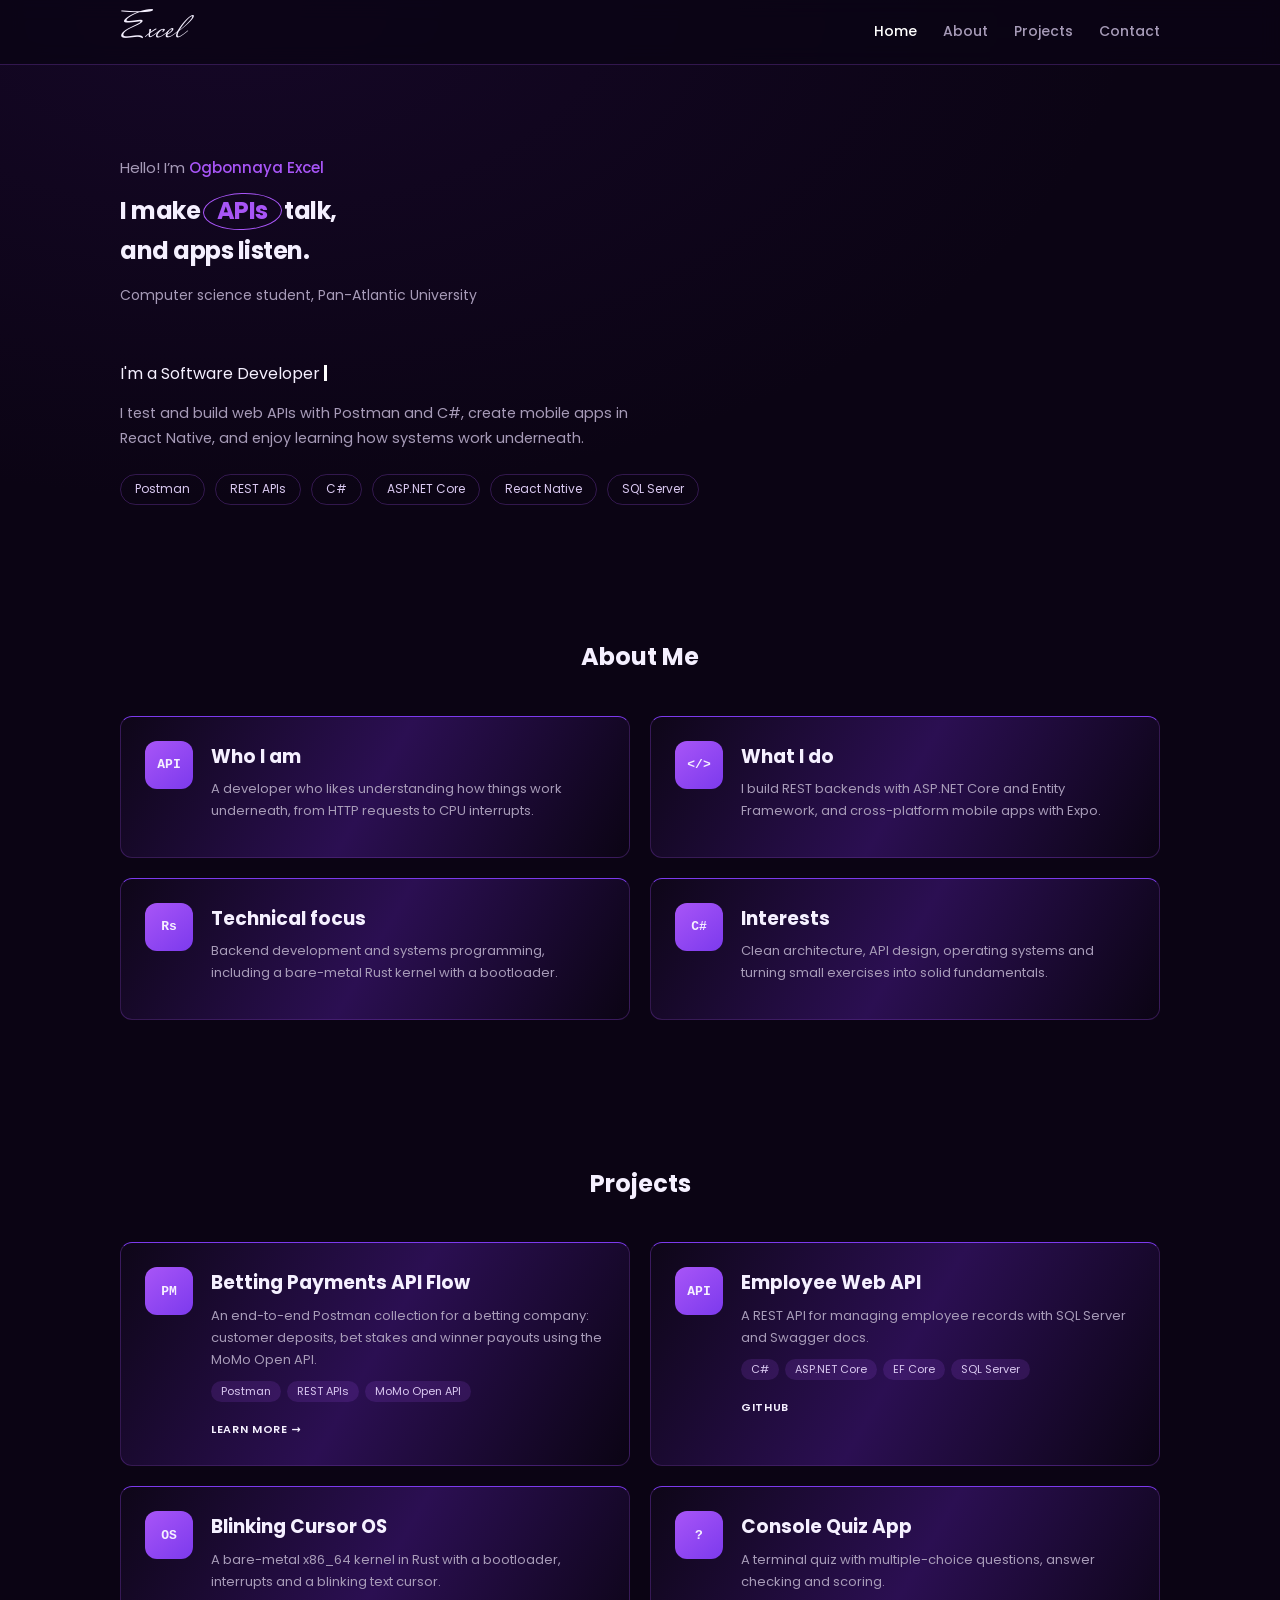
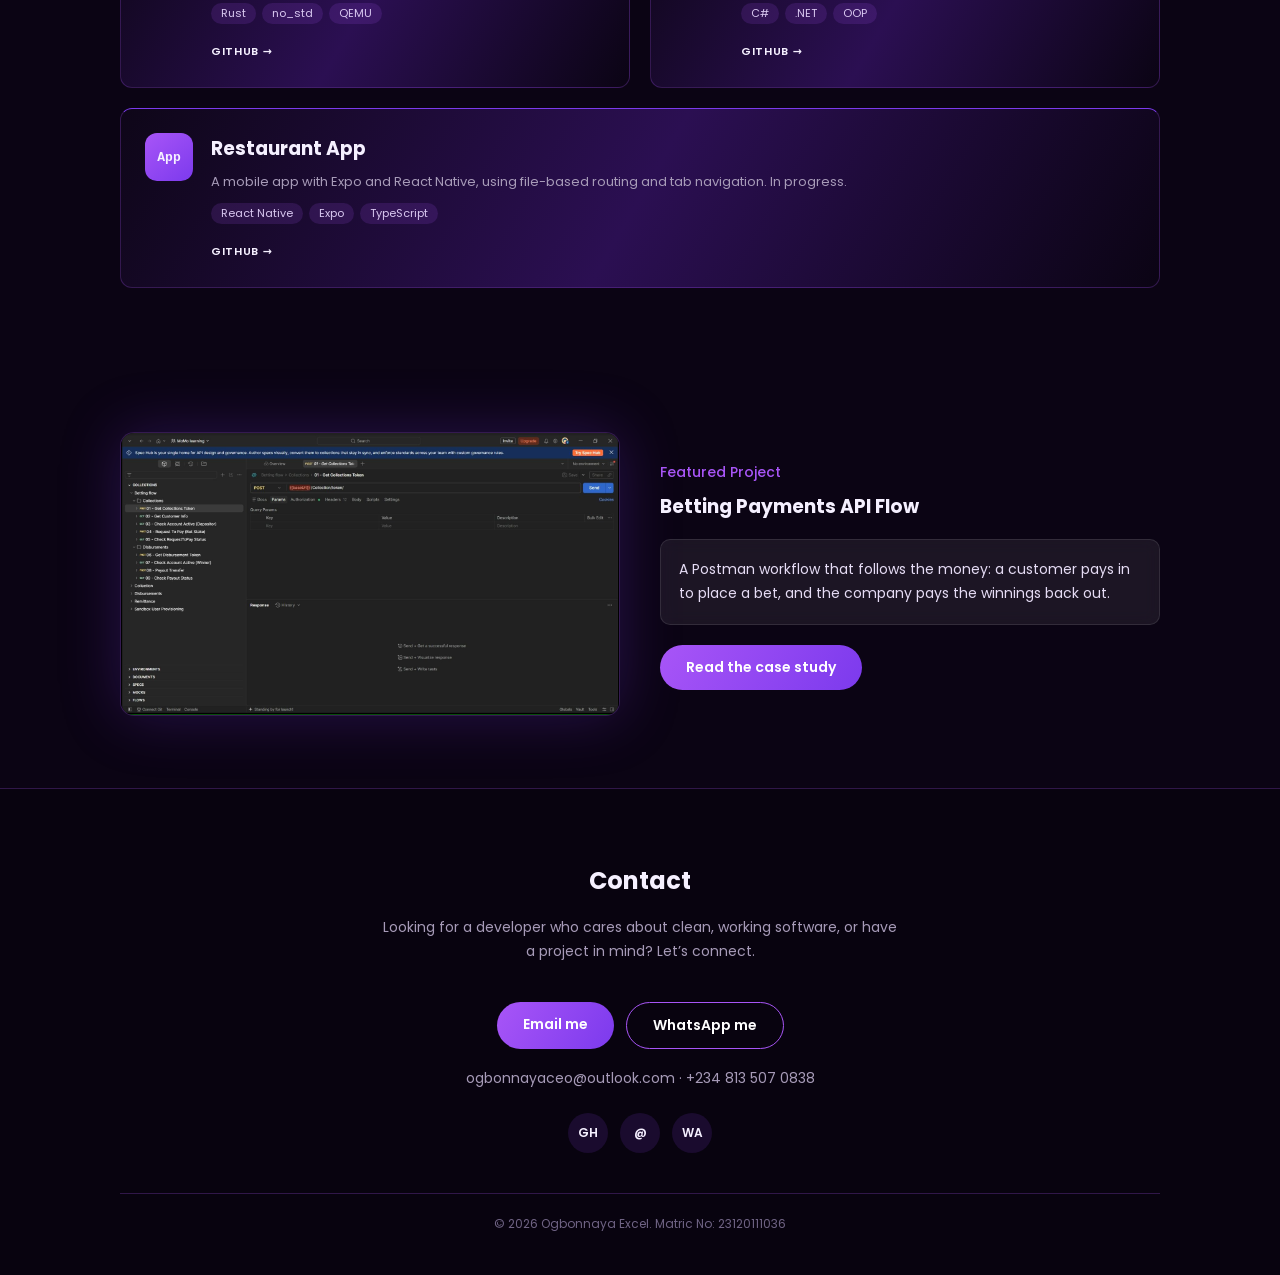
==== index.html @ f9d799e3 "profile" ====
<!doctype html><html lang="en"><head><title>Ogbonnaya Excel | Developer Portfolio</title><meta name="description" content="Portfolio of Ogbonnaya Excel: web APIs, mobile apps and systems programming."><meta charset="utf-8"><meta name="viewport" content="width=device-width,initial-scale=1"><link rel="stylesheet" href="https://fonts.googleapis.com/css2?family=Poppins:wght@400;500;600;700&family=Mrs+Saint+Delafield&display=swap"><link rel="stylesheet" href="style.css"></head><body>
<header><div class="wrap"><a class="logo" href="#top">Excel</a><nav aria-label="Main"><a href="#top">Home</a><a href="#about">About</a><a href="#projects">Projects</a><a href="#contact">Contact</a></nav></div></header>
<main id="top"><div class="wrap">
<section class="hero"><p class="hi">Hello! I&rsquo;m <b>Ogbonnaya Excel</b></p>
<h1>I make <span class="ring">APIs</span> talk,<br>and apps listen.</h1>
<p class="sub">Computer science student, Pan-Atlantic University</p>
<p class="type" id="type" aria-label="I'm a Software Developer">I'm a Software Developer</p>
<p class="bio">I test and build web APIs with Postman and C#, create mobile apps in React Native, and enjoy learning how systems work underneath.</p>
<div class="chips"><span>Postman</span><span>REST APIs</span><span>C#</span><span>ASP.NET Core</span><span>React Native</span><span>SQL Server</span></div></section>

<section id="about"><h2 class="t">About Me</h2><div class="grid">
<article class="card"><div class="ico">API</div><div><h3>Who I am</h3><p>A developer who likes understanding how things work underneath, from HTTP requests to CPU interrupts.</p></div></article>
<article class="card"><div class="ico">&lt;/&gt;</div><div><h3>What I do</h3><p>I build REST backends with ASP.NET Core and Entity Framework, and cross-platform mobile apps with Expo.</p></div></article>
<article class="card"><div class="ico">Rs</div><div><h3>Technical focus</h3><p>Backend development and systems programming, including a bare-metal Rust kernel with a bootloader.</p></div></article>
<article class="card"><div class="ico">C#</div><div><h3>Interests</h3><p>Clean architecture, API design, operating systems and turning small exercises into solid fundamentals.</p></div></article></div></section>

<section id="projects"><h2 class="t">Projects</h2><div class="grid">
<article class="card"><div class="ico">PM</div><div><h3>Betting Payments API Flow</h3><p>An end-to-end Postman collection for a betting company: customer deposits, bet stakes and winner payouts using the MoMo Open API.</p><ul class="tags"><li>Postman</li><li>REST APIs</li><li>MoMo Open API</li></ul><a class="more" href="project.html">Learn more &rarr;</a></div></article>
<article class="card"><div class="ico">API</div><div><h3>Employee Web API</h3><p>A REST API for managing employee records with SQL Server and Swagger docs.</p><ul class="tags"><li>C#</li><li>ASP.NET Core</li><li>EF Core</li><li>SQL Server</li></ul><a class="more" href="https://github.com/3xc3llence/UNITYBSD-First-Web-API-Project">GitHub</a></div></article>
<article class="card"><div class="ico">OS</div><div><h3>Blinking Cursor OS</h3><p>A bare-metal x86_64 kernel in Rust with a bootloader, interrupts and a blinking text cursor.</p><ul class="tags"><li>Rust</li><li>no_std</li><li>QEMU</li></ul><a class="more" href="https://github.com/3xc3llence/Blinking-Cursor">GitHub &rarr;</a></div></article>
<article class="card"><div class="ico">?</div><div><h3>Console Quiz App</h3><p>A terminal quiz with multiple-choice questions, answer checking and scoring.</p><ul class="tags"><li>C#</li><li>.NET</li><li>OOP</li></ul><a class="more" href="https://github.com/3xc3llence/ConsoleTaskUnityBankIT">GitHub &rarr;</a></div></article>
<article class="card"><div class="ico">App</div><div><h3>Restaurant App</h3><p>A mobile app with Expo and React Native, using file-based routing and tab navigation. In progress.</p><ul class="tags"><li>React Native</li><li>Expo</li><li>TypeScript</li></ul><a class="more" href="https://github.com/3xc3llence/Resturant-App">GitHub &rarr;</a></div></article></div></section>

<section><div class="feat"><a class="win" href="project.html" aria-label="Open the case study"><img src="assets/postman-flow.jpg" alt="Postman collection showing the Betting flow with Collections and Disbursements folders" style="width:100%;display:block"></a>
<div><span class="k">Featured Project</span><h3>Betting Payments API Flow</h3><div class="glass">A Postman workflow that follows the money: a customer pays in to place a bet, and the company pays the winnings back out.</div><a class="btn" href="project.html">Read the case study</a></div></div></section>
</div></main>
<footer class="contact" id="contact"><div class="wrap"><h2 class="t" style="margin-bottom:14px">Contact</h2><p class="s">Looking for a developer who cares about clean, working software, or have a project in mind? Let&rsquo;s connect.</p><div style="display:flex;gap:12px;justify-content:center;flex-wrap:wrap"><a class="btn" href="mailto:ogbonnayaceo@outlook.com">Email me</a><a class="btn o" href="https://wa.me/2348135070838">WhatsApp me</a></div><p class="s" style="margin-top:18px">ogbonnayaceo@outlook.com &middot; +234 813 507 0838</p><div class="soc"><a href="https://github.com/3xc3llence" aria-label="GitHub">GH</a><a href="mailto:ogbonnayaceo@outlook.com" aria-label="Email">@</a><a href="https://wa.me/2348135070838" aria-label="WhatsApp">WA</a></div><p class="copy">&copy; 2026 Ogbonnaya Excel. Matric No: 23120111036</p></div></footer>
<script src="script.js"></script></body></html>
---- style.css ----
:root{--bg:#0b0414;--bg2:#12071f;--p:#a855f7;--p2:#7c3aed;--txt:#f5f0ff;--mute:#a79bb8;--line:rgba(168,85,247,.25);--f:"Poppins",system-ui,sans-serif;--sig:"Mrs Saint Delafield","Brush Script MT",cursive;--mono:ui-monospace,Menlo,Consolas,monospace}
*{box-sizing:border-box;margin:0}
html{scroll-behavior:smooth;scroll-padding-top:72px}
body{font:400 16px/1.7 var(--f);color:var(--txt);background:radial-gradient(900px 500px at 18% 0,#2a0e4d55,transparent),var(--bg);min-height:100vh}
a{color:inherit}
.wrap{width:min(1040px,100% - 40px);margin:auto}
header{position:sticky;top:0;z-index:10;background:rgba(11,4,20,.8);backdrop-filter:blur(10px);border-bottom:1px solid var(--line)}
header .wrap{display:flex;align-items:center;justify-content:space-between;height:64px}
.logo{font:400 38px/1 var(--sig);text-decoration:none}
nav{display:flex;gap:26px}
nav a{font-size:14px;font-weight:500;text-decoration:none;color:var(--mute)}
nav a:hover,nav a.on{color:#fff}
.hero{padding:90px 0 60px}
.hi{color:var(--mute);font-size:15px}.hi b{color:var(--p);font-weight:500}
.hero h1{font:700 clamp(38px,7vw,72px)/1.08;margin:10px 0 12px;letter-spacing:-.02em}
.ring{color:var(--p);position:relative;display:inline-block;padding:0 12px}
.ring::after{content:"";position:absolute;inset:2px -2px;border:1.5px solid var(--p);border-radius:50%;transform:rotate(-2deg)}
.sub{color:var(--mute);font-size:14px}
.type{font:700 clamp(26px,4.5vw,42px)/1.2;margin-top:52px}
.type::after{content:"";display:inline-block;width:3px;height:1em;background:#fff;margin-left:4px;vertical-align:-.12em;animation:bl 1s steps(1) infinite}
@keyframes bl{50%{opacity:0}}
.bio{max-width:520px;color:var(--mute);font-size:14.5px;margin-top:14px}
.chips{display:flex;gap:10px;flex-wrap:wrap;margin-top:24px}
.chips span{font-size:12px;border:1px solid var(--line);border-radius:99px;padding:4px 14px;color:#d9c8f0}
section{padding:72px 0}
h2.t{font:700 clamp(28px,4vw,38px);text-align:center;margin-bottom:38px}
.grid{display:grid;grid-template-columns:repeat(2,1fr);gap:20px}
.card{border:1px solid var(--line);border-top-color:var(--p2);border-radius:12px;padding:24px;background:linear-gradient(120deg,#0e0618,#2b0f52 50%,#0b0414);display:flex;gap:18px;transition:transform .2s,border-color .2s}
.card:hover{transform:translateY(-4px);border-color:var(--p)}
.ico{flex:none;width:48px;height:48px;border-radius:12px;background:linear-gradient(140deg,var(--p),var(--p2));display:grid;place-items:center;font:700 13px var(--mono)}
.card h3{font:600 17px/1.3}
.card p{color:var(--mute);font-size:13px;margin:6px 0 10px}
.tags{display:flex;flex-wrap:wrap;gap:6px;list-style:none;padding:0;margin-bottom:12px}
.tags li{font-size:11px;background:rgba(168,85,247,.15);border-radius:99px;padding:1px 10px;color:#d9c8f0}
.more{font:600 11px var(--f);letter-spacing:.06em;text-transform:uppercase;text-decoration:none;margin-right:16px}
.more:hover{color:var(--p)}
.feat{display:grid;grid-template-columns:1fr 1fr;gap:40px;align-items:center}
.win{background:#0d0618;border:1px solid var(--line);border-radius:14px;box-shadow:0 0 60px #7c3aed40;overflow:hidden}
.win .bar{display:flex;gap:6px;padding:10px 14px;background:#1a0b2e}
.win .bar i{width:9px;height:9px;border-radius:50%;background:#4b3a63}
.win pre{padding:16px;font:12px/1.7 var(--mono);color:#d9c8f0;overflow-x:auto}
.win pre em{color:var(--p);font-style:normal}
.k{color:var(--p);font-weight:500;font-size:14px}
.feat h3{font:700 clamp(24px,3vw,32px)/1.2;margin:6px 0 16px}
.glass{background:rgba(255,255,255,.07);border:1px solid rgba(255,255,255,.1);border-radius:10px;padding:18px;color:#e6dcf5;font-size:14px;backdrop-filter:blur(8px)}
.btn{display:inline-block;margin-top:20px;background:linear-gradient(120deg,var(--p),var(--p2));color:#fff;font-weight:600;font-size:14px;padding:11px 26px;border-radius:99px;text-decoration:none;transition:transform .2s,box-shadow .2s}
.btn:hover{transform:translateY(-2px);box-shadow:0 8px 28px #7c3aed70}
.btn.o{background:none;border:1px solid var(--p)}
.contact{text-align:center;border-top:1px solid var(--line);padding:72px 0 40px;background:#08030f}
.contact p.s{max-width:520px;margin:0 auto 18px;color:var(--mute);font-size:14px}
.soc{display:flex;gap:12px;justify-content:center;margin:22px 0 40px}
.soc a{width:40px;height:40px;border-radius:50%;background:#1a0b2e;display:grid;place-items:center;font:600 12px var(--f);text-decoration:none}
.soc a:hover{background:var(--p2)}
.copy{color:#6f6384;font-size:12px;border-top:1px solid var(--line);padding-top:20px}
.page{padding:60px 0 20px}.page p,.page li{color:#d9ccec}
.stack>*+*{margin-top:14px}
.panel{border:1px solid var(--line);border-radius:12px;padding:26px;background:var(--bg2)}
.panel h2{font:600 22px;margin-bottom:12px}
.list{list-style:none;padding:0;display:grid;gap:12px}
.list li{padding-left:34px;position:relative}
.list li::before{content:"✦";position:absolute;left:0;color:var(--p)}
.two{display:grid;grid-template-columns:1fr 1fr;gap:20px}
table{width:100%;border-collapse:collapse;font-size:13px}
td,th{text-align:left;padding:8px;border-bottom:1px solid var(--line)}
.scroll{overflow-x:auto}
.m{font:600 11px var(--mono);background:var(--p2);padding:2px 8px;border-radius:4px}
@media(max-width:760px){.grid,.feat,.two{grid-template-columns:1fr}.hero{padding-top:56px}nav{gap:16px}.card{flex-direction:column}.feat{gap:24px}}
@media(prefers-reduced-motion:reduce){*{animation:none!important;transition:none!important}}
.grid>.card:last-child:nth-child(odd){grid-column:1/-1}
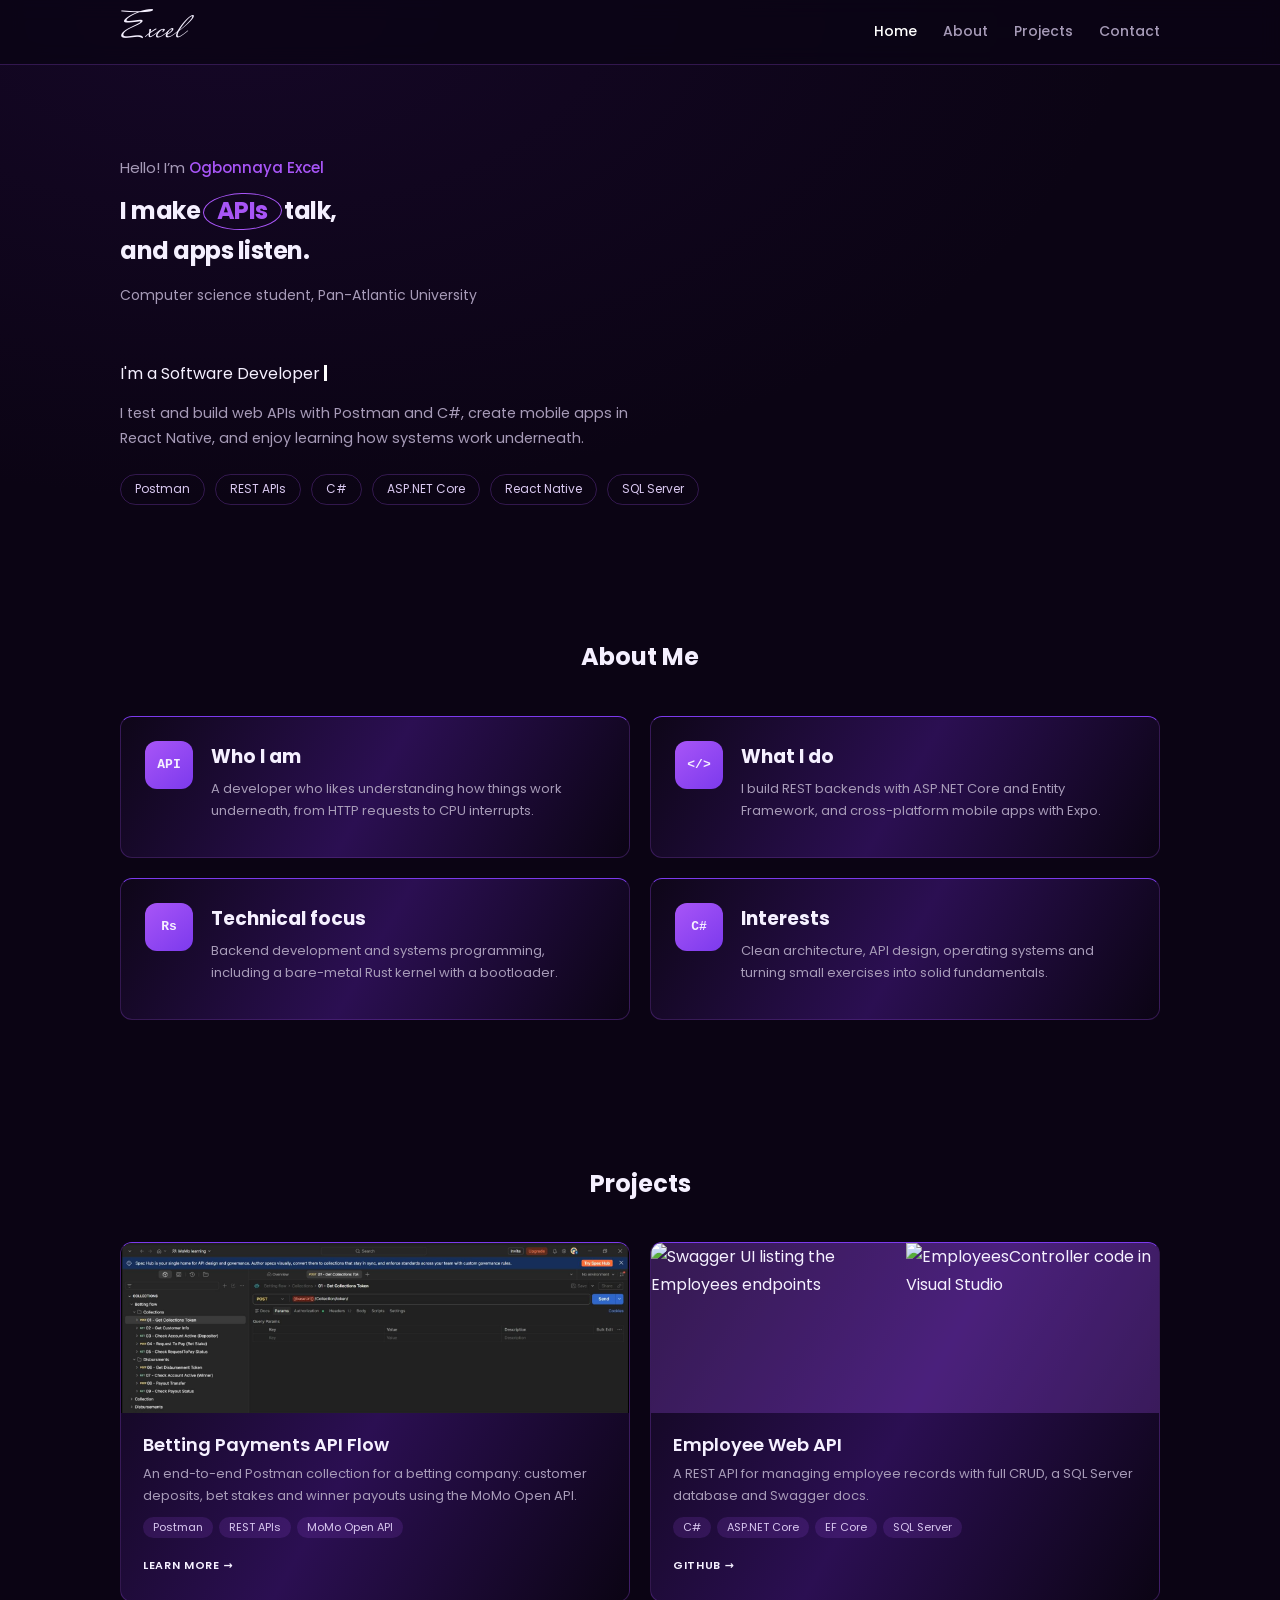
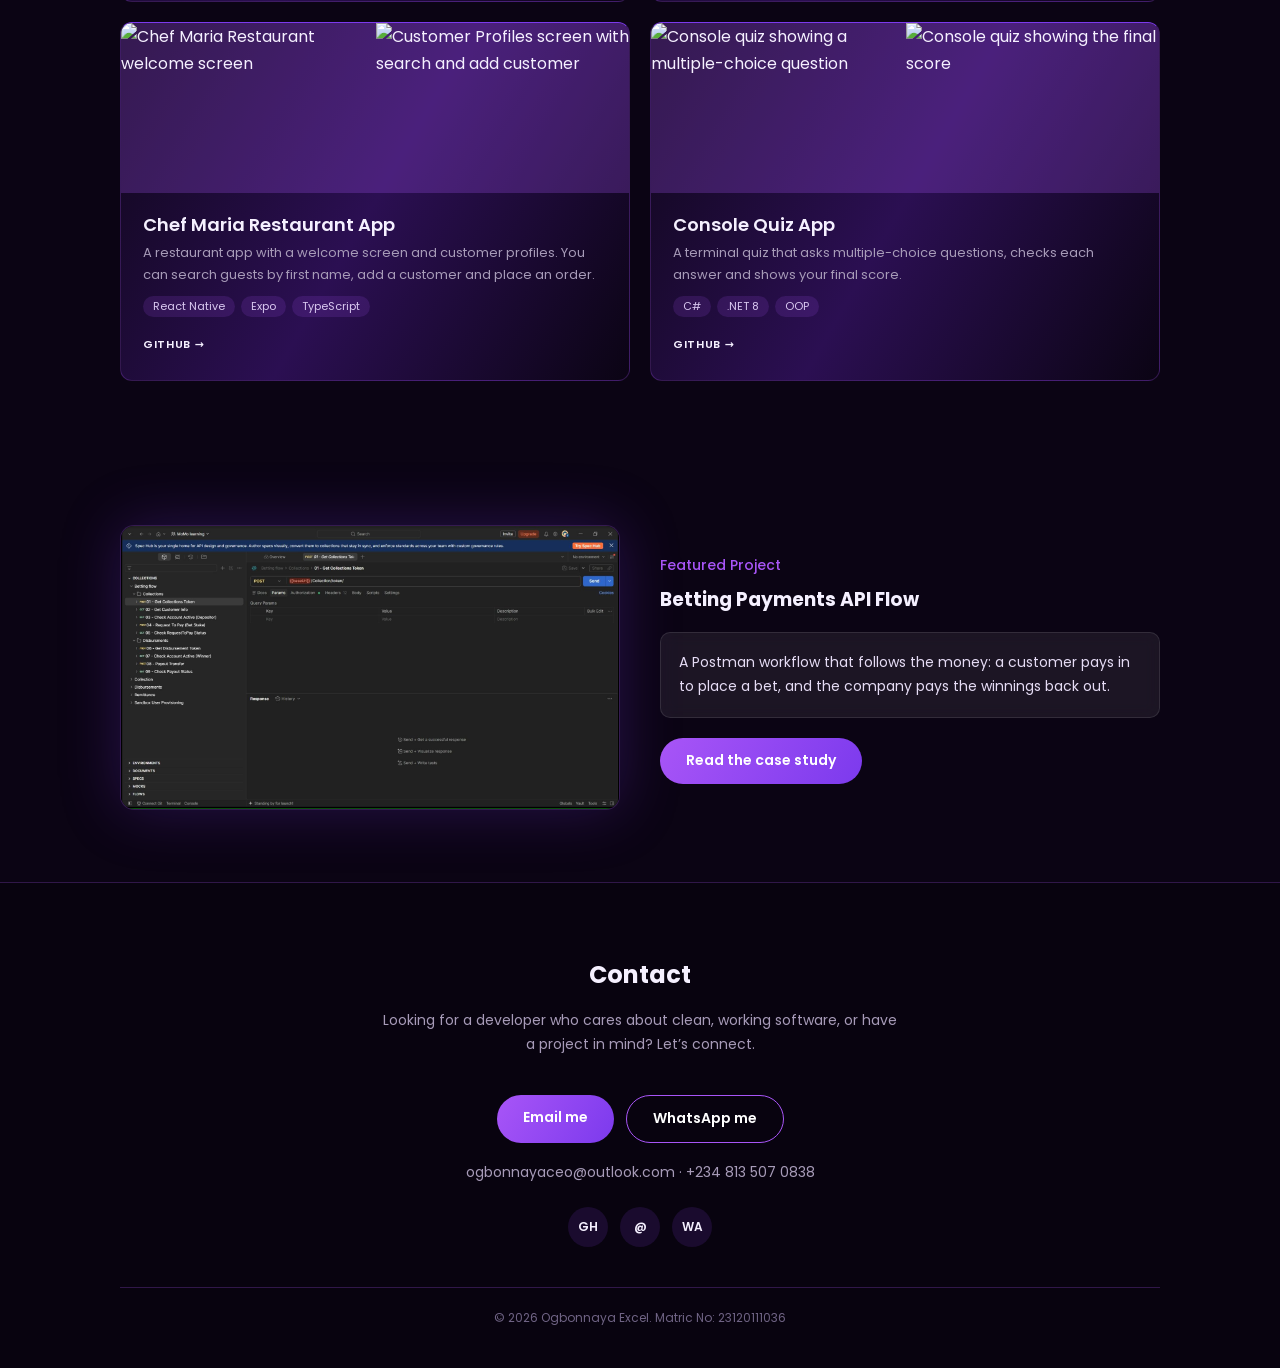
==== commit 4b6d1bf5: "added pictures and removed one project" ====
--- a/index.html
+++ b/index.html
@@ -15,11 +15,50 @@
 <article class="card"><div class="ico">C#</div><div><h3>Interests</h3><p>Clean architecture, API design, operating systems and turning small exercises into solid fundamentals.</p></div></article></div></section>
 
 <section id="projects"><h2 class="t">Projects</h2><div class="grid">
-<article class="card"><div class="ico">PM</div><div><h3>Betting Payments API Flow</h3><p>An end-to-end Postman collection for a betting company: customer deposits, bet stakes and winner payouts using the MoMo Open API.</p><ul class="tags"><li>Postman</li><li>REST APIs</li><li>MoMo Open API</li></ul><a class="more" href="project.html">Learn more &rarr;</a></div></article>
-<article class="card"><div class="ico">API</div><div><h3>Employee Web API</h3><p>A REST API for managing employee records with SQL Server and Swagger docs.</p><ul class="tags"><li>C#</li><li>ASP.NET Core</li><li>EF Core</li><li>SQL Server</li></ul><a class="more" href="https://github.com/3xc3llence/UNITYBSD-First-Web-API-Project">GitHub</a></div></article>
-<article class="card"><div class="ico">OS</div><div><h3>Blinking Cursor OS</h3><p>A bare-metal x86_64 kernel in Rust with a bootloader, interrupts and a blinking text cursor.</p><ul class="tags"><li>Rust</li><li>no_std</li><li>QEMU</li></ul><a class="more" href="https://github.com/3xc3llence/Blinking-Cursor">GitHub &rarr;</a></div></article>
-<article class="card"><div class="ico">?</div><div><h3>Console Quiz App</h3><p>A terminal quiz with multiple-choice questions, answer checking and scoring.</p><ul class="tags"><li>C#</li><li>.NET</li><li>OOP</li></ul><a class="more" href="https://github.com/3xc3llence/ConsoleTaskUnityBankIT">GitHub &rarr;</a></div></article>
-<article class="card"><div class="ico">App</div><div><h3>Restaurant App</h3><p>A mobile app with Expo and React Native, using file-based routing and tab navigation. In progress.</p><ul class="tags"><li>React Native</li><li>Expo</li><li>TypeScript</li></ul><a class="more" href="https://github.com/3xc3llence/Resturant-App">GitHub &rarr;</a></div></article></div></section>
+
+<article class="card pcard">
+  <div class="shots"><img src="assets/postman-flow.jpg" alt="Postman collection showing the Betting flow" loading="lazy"></div>
+  <div class="pbody"><h3>Betting Payments API Flow</h3>
+  <p>An end-to-end Postman collection for a betting company: customer deposits, bet stakes and winner payouts using the MoMo Open API.</p>
+  <ul class="tags"><li>Postman</li><li>REST APIs</li><li>MoMo Open API</li></ul>
+  <a class="more" href="project.html">Learn more &rarr;</a></div>
+</article>
+
+<article class="card pcard">
+  <div class="shots">
+    <img src="assets/api-swagger.jpg" alt="Swagger UI listing the Employees endpoints" loading="lazy">
+    <img src="assets/api-code.jpg" alt="EmployeesController code in Visual Studio" loading="lazy">
+  </div>
+  <div class="pbody"><h3>Employee Web API</h3>
+  <p>A REST API for managing employee records with full CRUD, a SQL Server database and Swagger docs.</p>
+  <ul class="tags"><li>C#</li><li>ASP.NET Core</li><li>EF Core</li><li>SQL Server</li></ul>
+  <a class="more" href="https://github.com/3xc3llence/UNITYBSD-First-Web-API-Project">GitHub &rarr;</a></div>
+</article>
+
+<article class="card pcard">
+  <div class="shots">
+    <img src="assets/restaurant-home.jpg" alt="Chef Maria Restaurant welcome screen" loading="lazy">
+    <img src="assets/restaurant-customers.jpg" alt="Customer Profiles screen with search and add customer" loading="lazy">
+  </div>
+  <div class="pbody"><h3>Chef Maria Restaurant App</h3>
+  <p>A restaurant app with a welcome screen and customer profiles. You can search guests by first name, add a customer and place an order.</p>
+  <ul class="tags"><li>React Native</li><li>Expo</li><li>TypeScript</li></ul>
+  <a class="more" href="https://github.com/3xc3llence/Resturant-App">GitHub &rarr;</a></div>
+</article>
+
+<article class="card pcard">
+  <div class="shots">
+    <img src="assets/quiz-question.jpg" alt="Console quiz showing a multiple-choice question" loading="lazy">
+    <img src="assets/quiz-result.jpg" alt="Console quiz showing the final score" loading="lazy">
+  </div>
+  <div class="pbody"><h3>Console Quiz App</h3>
+  <p>A terminal quiz that asks multiple-choice questions, checks each answer and shows your final score.</p>
+  <ul class="tags"><li>C#</li><li>.NET 8</li><li>OOP</li></ul>
+  <a class="more" href="https://github.com/3xc3llence/ConsoleTaskUnityBankIT">GitHub &rarr;</a></div>
+</article>
+
+
+</div></section>
 
 <section><div class="feat"><a class="win" href="project.html" aria-label="Open the case study"><img src="assets/postman-flow.jpg" alt="Postman collection showing the Betting flow with Collections and Disbursements folders" style="width:100%;display:block"></a>
 <div><span class="k">Featured Project</span><h3>Betting Payments API Flow</h3><div class="glass">A Postman workflow that follows the money: a customer pays in to place a bet, and the company pays the winnings back out.</div><a class="btn" href="project.html">Read the case study</a></div></div></section>
--- a/style.css
+++ b/style.css
@@ -67,3 +67,12 @@
 @media(max-width:760px){.grid,.feat,.two{grid-template-columns:1fr}.hero{padding-top:56px}nav{gap:16px}.card{flex-direction:column}.feat{gap:24px}}
 @media(prefers-reduced-motion:reduce){*{animation:none!important;transition:none!important}}
 .grid>.card:last-child:nth-child(odd){grid-column:1/-1}
+.pcard{flex-direction:column;padding:0;overflow:hidden;gap:0}
+.pcard .pbody{padding:20px 22px 24px}
+.pcard h3{font:600 18px/1.3 var(--f)}
+.shots{display:grid;grid-template-columns:1fr 1fr;gap:2px;background:var(--line)}
+.shots img{width:100%;height:170px;object-fit:cover;object-position:top left;display:block}
+.shots img:only-child,.shots .term:only-child{grid-column:1/-1}
+.term{height:170px;display:grid;align-items:center;padding:0 24px;background:#0d0618;font:13px/1.7 var(--mono);color:#d9c8f0;white-space:pre;overflow:hidden}
+.term em{color:var(--p);font-style:normal}
+@media(max-width:760px){.shots img,.term{height:140px}}
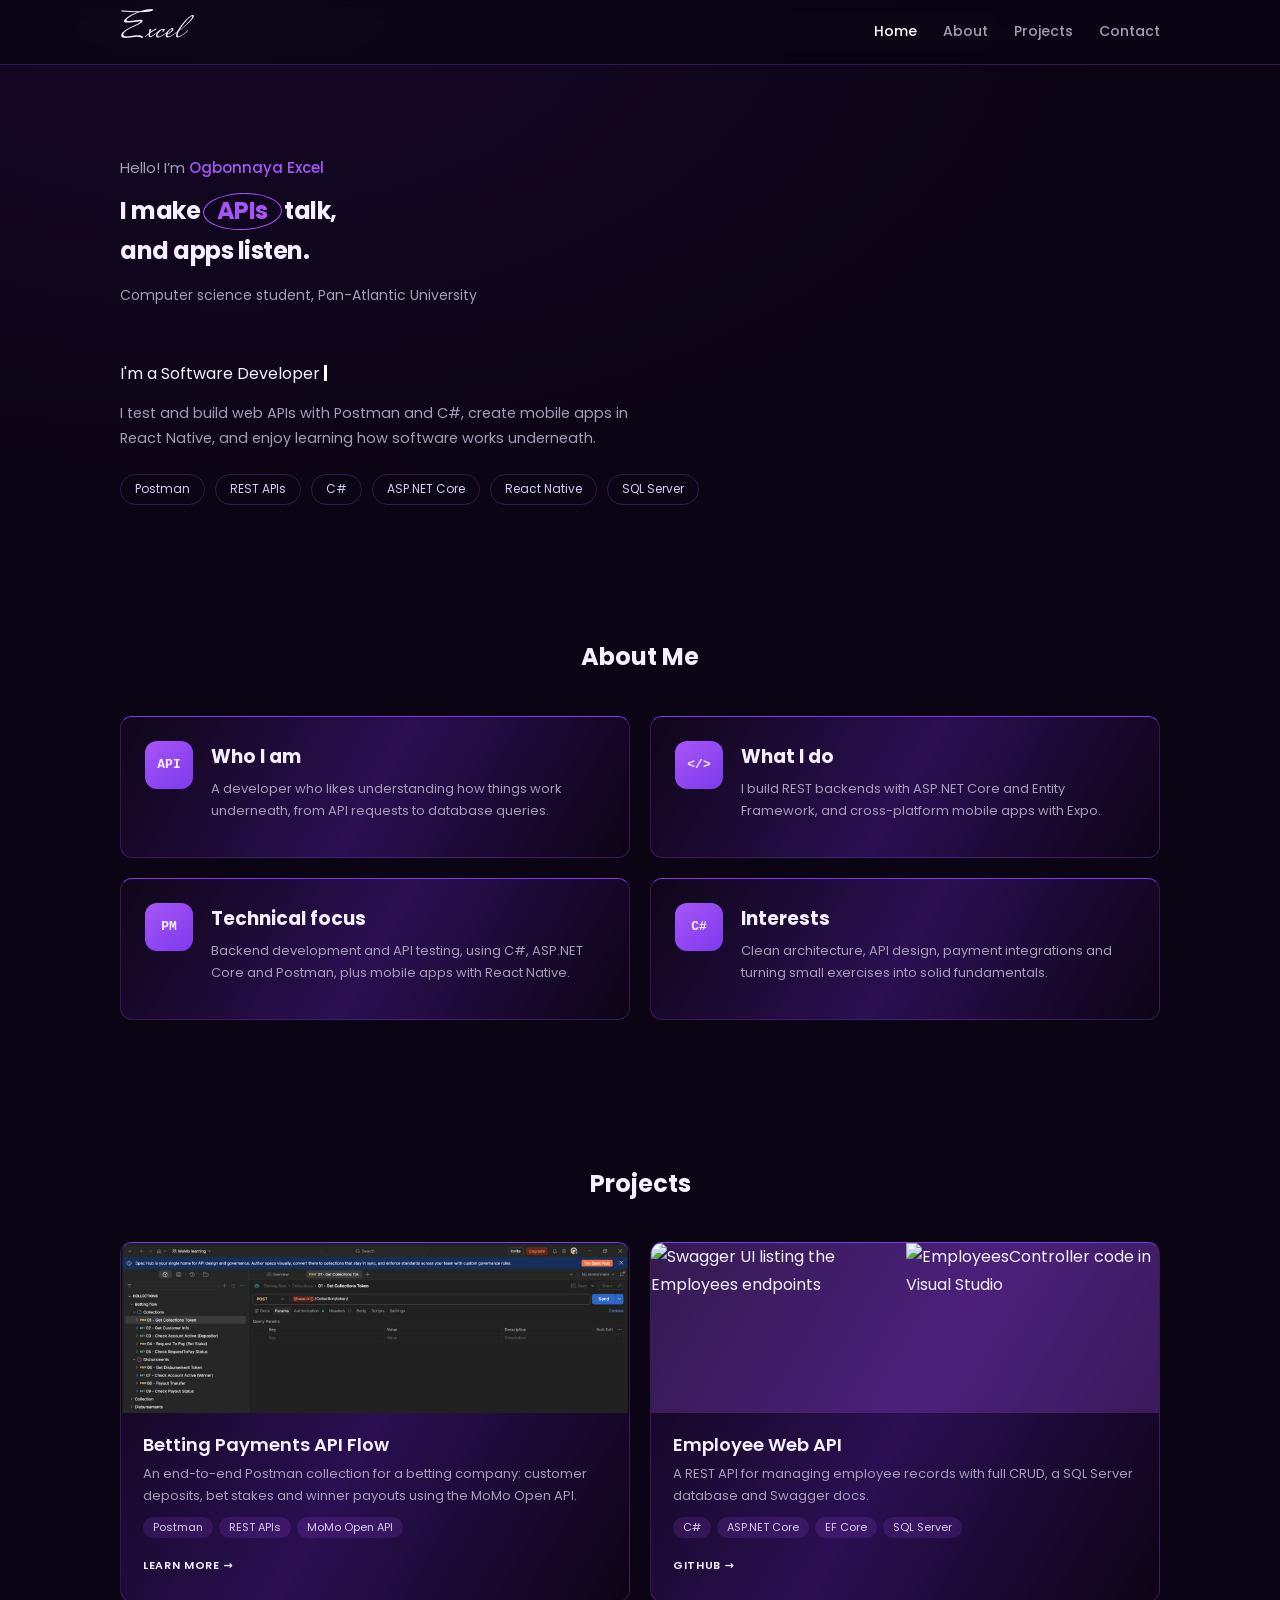
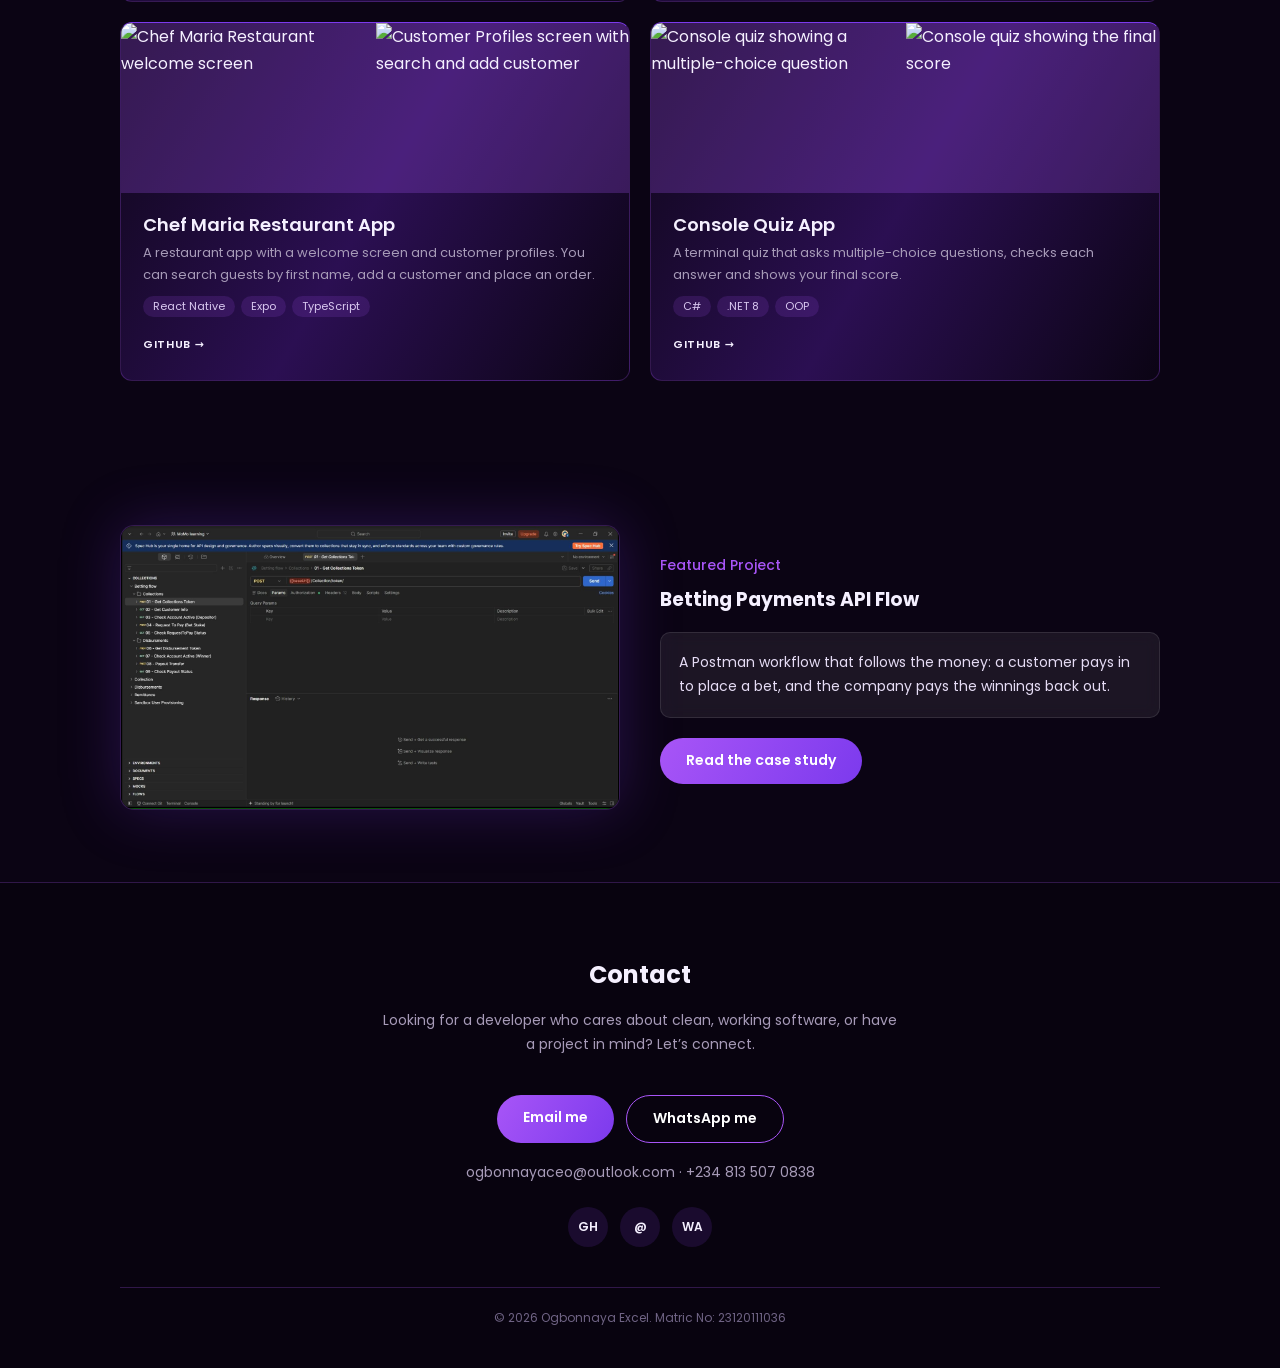
==== commit 2a6e207a: "minor changes in index" ====
--- a/index.html
+++ b/index.html
@@ -1,18 +1,18 @@
-<!doctype html><html lang="en"><head><title>Ogbonnaya Excel | Developer Portfolio</title><meta name="description" content="Portfolio of Ogbonnaya Excel: web APIs, mobile apps and systems programming."><meta charset="utf-8"><meta name="viewport" content="width=device-width,initial-scale=1"><link rel="stylesheet" href="https://fonts.googleapis.com/css2?family=Poppins:wght@400;500;600;700&family=Mrs+Saint+Delafield&display=swap"><link rel="stylesheet" href="style.css"></head><body>
+<!doctype html><html lang="en"><head><meta charset="utf-8"><meta name="viewport" content="width=device-width,initial-scale=1"><title>Ogbonnaya Excel | Developer Portfolio</title><meta name="description" content="Portfolio of Ogbonnaya Excel: web APIs, API testing and mobile apps."><link rel="stylesheet" href="https://fonts.googleapis.com/css2?family=Poppins:wght@400;500;600;700&family=Mrs+Saint+Delafield&display=swap"><link rel="stylesheet" href="style.css"></head><body>
 <header><div class="wrap"><a class="logo" href="#top">Excel</a><nav aria-label="Main"><a href="#top">Home</a><a href="#about">About</a><a href="#projects">Projects</a><a href="#contact">Contact</a></nav></div></header>
 <main id="top"><div class="wrap">
 <section class="hero"><p class="hi">Hello! I&rsquo;m <b>Ogbonnaya Excel</b></p>
 <h1>I make <span class="ring">APIs</span> talk,<br>and apps listen.</h1>
 <p class="sub">Computer science student, Pan-Atlantic University</p>
 <p class="type" id="type" aria-label="I'm a Software Developer">I'm a Software Developer</p>
-<p class="bio">I test and build web APIs with Postman and C#, create mobile apps in React Native, and enjoy learning how systems work underneath.</p>
+<p class="bio">I test and build web APIs with Postman and C#, create mobile apps in React Native, and enjoy learning how software works underneath.</p>
 <div class="chips"><span>Postman</span><span>REST APIs</span><span>C#</span><span>ASP.NET Core</span><span>React Native</span><span>SQL Server</span></div></section>
 
 <section id="about"><h2 class="t">About Me</h2><div class="grid">
-<article class="card"><div class="ico">API</div><div><h3>Who I am</h3><p>A developer who likes understanding how things work underneath, from HTTP requests to CPU interrupts.</p></div></article>
+<article class="card"><div class="ico">API</div><div><h3>Who I am</h3><p>A developer who likes understanding how things work underneath, from API requests to database queries.</p></div></article>
 <article class="card"><div class="ico">&lt;/&gt;</div><div><h3>What I do</h3><p>I build REST backends with ASP.NET Core and Entity Framework, and cross-platform mobile apps with Expo.</p></div></article>
-<article class="card"><div class="ico">Rs</div><div><h3>Technical focus</h3><p>Backend development and systems programming, including a bare-metal Rust kernel with a bootloader.</p></div></article>
-<article class="card"><div class="ico">C#</div><div><h3>Interests</h3><p>Clean architecture, API design, operating systems and turning small exercises into solid fundamentals.</p></div></article></div></section>
+<article class="card"><div class="ico">PM</div><div><h3>Technical focus</h3><p>Backend development and API testing, using C#, ASP.NET Core and Postman, plus mobile apps with React Native.</p></div></article>
+<article class="card"><div class="ico">C#</div><div><h3>Interests</h3><p>Clean architecture, API design, payment integrations and turning small exercises into solid fundamentals.</p></div></article></div></section>
 
 <section id="projects"><h2 class="t">Projects</h2><div class="grid">
 
@@ -57,11 +57,10 @@
   <a class="more" href="https://github.com/3xc3llence/ConsoleTaskUnityBankIT">GitHub &rarr;</a></div>
 </article>
 
-
 </div></section>
 
 <section><div class="feat"><a class="win" href="project.html" aria-label="Open the case study"><img src="assets/postman-flow.jpg" alt="Postman collection showing the Betting flow with Collections and Disbursements folders" style="width:100%;display:block"></a>
 <div><span class="k">Featured Project</span><h3>Betting Payments API Flow</h3><div class="glass">A Postman workflow that follows the money: a customer pays in to place a bet, and the company pays the winnings back out.</div><a class="btn" href="project.html">Read the case study</a></div></div></section>
 </div></main>
 <footer class="contact" id="contact"><div class="wrap"><h2 class="t" style="margin-bottom:14px">Contact</h2><p class="s">Looking for a developer who cares about clean, working software, or have a project in mind? Let&rsquo;s connect.</p><div style="display:flex;gap:12px;justify-content:center;flex-wrap:wrap"><a class="btn" href="mailto:ogbonnayaceo@outlook.com">Email me</a><a class="btn o" href="https://wa.me/2348135070838">WhatsApp me</a></div><p class="s" style="margin-top:18px">ogbonnayaceo@outlook.com &middot; +234 813 507 0838</p><div class="soc"><a href="https://github.com/3xc3llence" aria-label="GitHub">GH</a><a href="mailto:ogbonnayaceo@outlook.com" aria-label="Email">@</a><a href="https://wa.me/2348135070838" aria-label="WhatsApp">WA</a></div><p class="copy">&copy; 2026 Ogbonnaya Excel. Matric No: 23120111036</p></div></footer>
-<script src="script.js"></script></body></html>
+<script src="script.js"></script></body></html>
